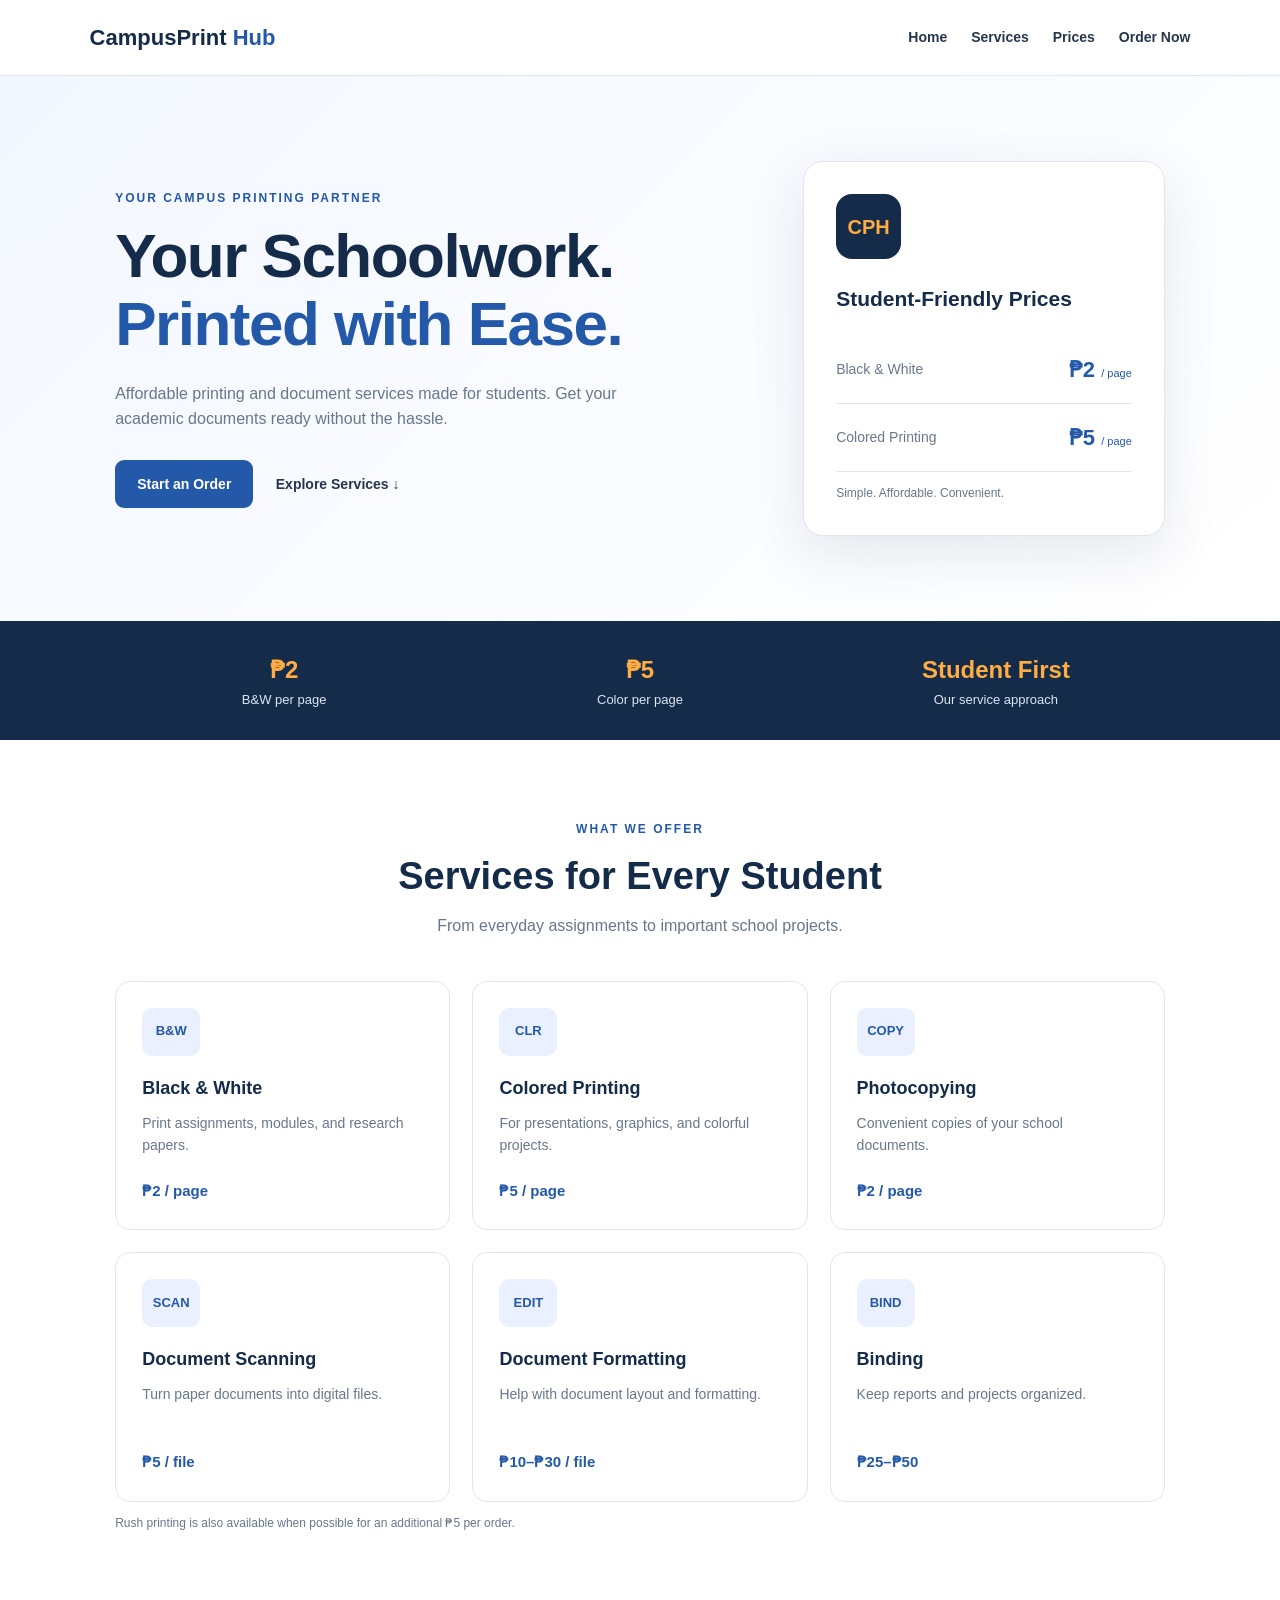
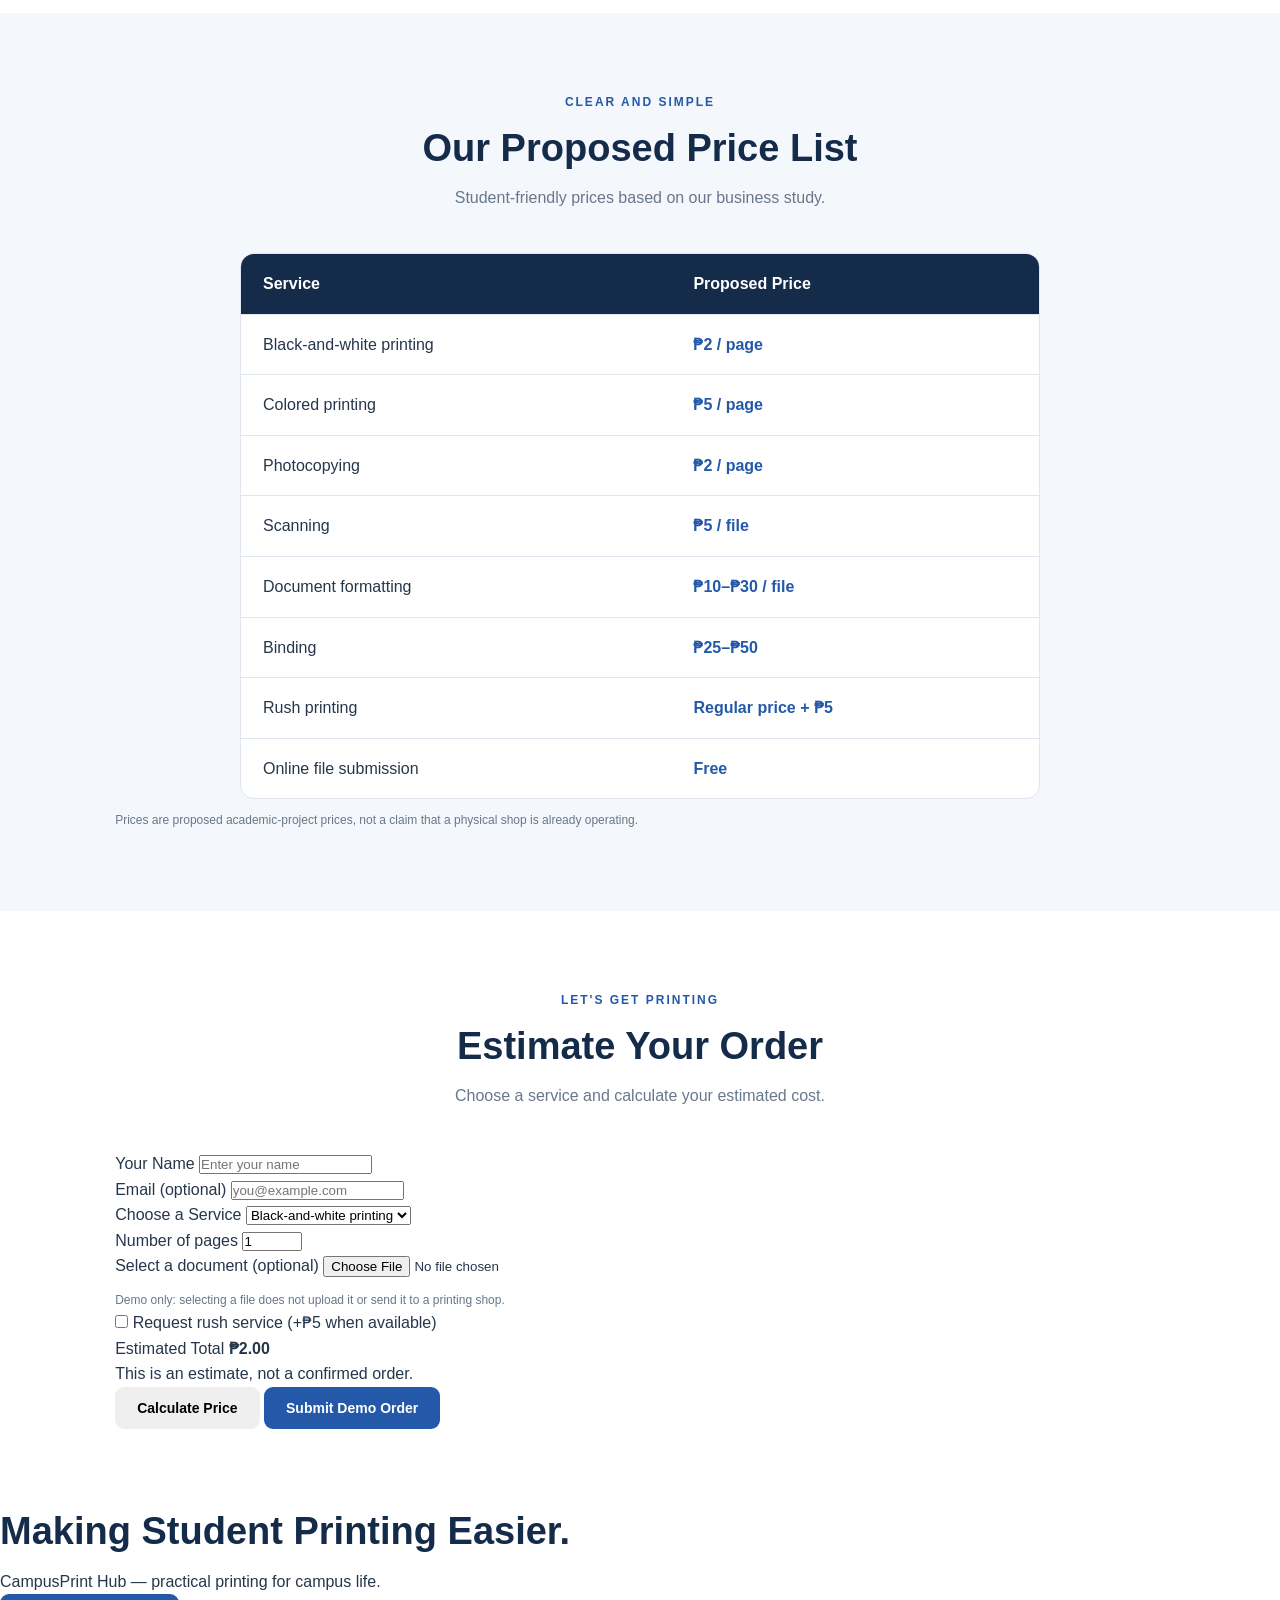
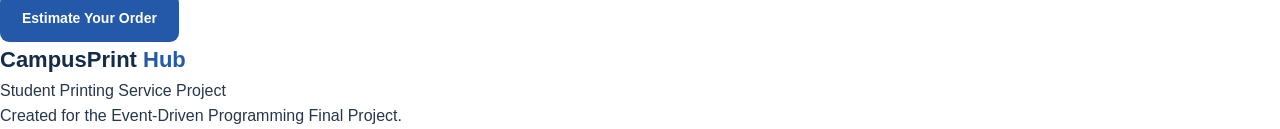
==== index.html @ cd4817c3 "Add files via upload" ====
<!DOCTYPE html>
<html lang="en">
<head>
    <meta charset="UTF-8">
    <meta name="viewport" content="width=device-width, initial-scale=1.0">
    <title>CampusPrint Hub | Student Printing Services</title>

    <link rel="stylesheet" href="style.css">

    <!-- PyScript -->
    <link rel="stylesheet"
          href="https://pyscript.net/releases/2025.3.1/core.css">
    <script type="module"
            src="https://pyscript.net/releases/2025.3.1/core.js"></script>
    <script type="py" src="main.py"></script>
</head>

<body>
    <header class="navbar">
        <a href="#home" class="logo">CampusPrint <span>Hub</span></a>
        <nav>
            <a href="#home">Home</a>
            <a href="#services">Services</a>
            <a href="#prices">Prices</a>
            <a href="#order">Order Now</a>
        </nav>
    </header>

    <main>
        <section class="hero" id="home">
            <div class="hero-content">
                <p class="eyebrow">YOUR CAMPUS PRINTING PARTNER</p>
                <h1>Your Schoolwork.<br><span>Printed with Ease.</span></h1>
                <p>
                    Affordable printing and document services made
                    for students. Get your academic documents ready
                    without the hassle.
                </p>
                <a class="primary-button" href="#order">Start an Order</a>
                <a class="text-link" href="#services">Explore Services ↓</a>
            </div>

            <div class="hero-card">
                <div class="paper-icon">CPH</div>
                <h3>Student-Friendly Prices</h3>
                <div class="price-highlight">
                    <span>Black & White</span>
                    <strong>₱2 <small>/ page</small></strong>
                </div>
                <div class="price-highlight">
                    <span>Colored Printing</span>
                    <strong>₱5 <small>/ page</small></strong>
                </div>
                <p class="small-note">Simple. Affordable. Convenient.</p>
            </div>
        </section>

        <section class="stats">
            <div>
                <strong>₱2</strong>
                <span>B&W per page</span>
            </div>
            <div>
                <strong>₱5</strong>
                <span>Color per page</span>
            </div>
            <div>
                <strong>Student First</strong>
                <span>Our service approach</span>
            </div>
        </section>

        <section class="section" id="services">
            <div class="section-heading">
                <p class="eyebrow">WHAT WE OFFER</p>
                <h2>Services for Every Student</h2>
                <p>From everyday assignments to important school projects.</p>
            </div>

            <div class="service-grid">
                <article class="service-card">
                    <div class="service-icon">B&W</div>
                    <h3>Black & White</h3>
                    <p>Print assignments, modules, and research papers.</p>
                    <strong>₱2 / page</strong>
                </article>

                <article class="service-card">
                    <div class="service-icon">CLR</div>
                    <h3>Colored Printing</h3>
                    <p>For presentations, graphics, and colorful projects.</p>
                    <strong>₱5 / page</strong>
                </article>

                <article class="service-card">
                    <div class="service-icon">COPY</div>
                    <h3>Photocopying</h3>
                    <p>Convenient copies of your school documents.</p>
                    <strong>₱2 / page</strong>
                </article>

                <article class="service-card">
                    <div class="service-icon">SCAN</div>
                    <h3>Document Scanning</h3>
                    <p>Turn paper documents into digital files.</p>
                    <strong>₱5 / file</strong>
                </article>

                <article class="service-card">
                    <div class="service-icon">EDIT</div>
                    <h3>Document Formatting</h3>
                    <p>Help with document layout and formatting.</p>
                    <strong>₱10–₱30 / file</strong>
                </article>

                <article class="service-card">
                    <div class="service-icon">BIND</div>
                    <h3>Binding</h3>
                    <p>Keep reports and projects organized.</p>
                    <strong>₱25–₱50</strong>
                </article>
            </div>
            <p class="small-note">
                Rush printing is also available when possible for an
                additional ₱5 per order.
            </p>
        </section>

        <section class="section pricing-section" id="prices">
            <div class="section-heading">
                <p class="eyebrow">CLEAR AND SIMPLE</p>
                <h2>Our Proposed Price List</h2>
                <p>Student-friendly prices based on our business study.</p>
            </div>

            <div class="price-table-wrap">
                <table>
                    <thead>
                        <tr>
                            <th>Service</th>
                            <th>Proposed Price</th>
                        </tr>
                    </thead>
                    <tbody>
                        <tr><td>Black-and-white printing</td><td>₱2 / page</td></tr>
                        <tr><td>Colored printing</td><td>₱5 / page</td></tr>
                        <tr><td>Photocopying</td><td>₱2 / page</td></tr>
                        <tr><td>Scanning</td><td>₱5 / file</td></tr>
                        <tr><td>Document formatting</td><td>₱10–₱30 / file</td></tr>
                        <tr><td>Binding</td><td>₱25–₱50</td></tr>
                        <tr><td>Rush printing</td><td>Regular price + ₱5</td></tr>
                        <tr><td>Online file submission</td><td>Free</td></tr>
                    </tbody>
                </table>
            </div>
            <p class="small-note">
                Prices are proposed academic-project prices, not a
                claim that a physical shop is already operating.
            </p>
        </section>

        <section class="section order-section" id="order">
            <div class="section-heading">
                <p class="eyebrow">LET'S GET PRINTING</p>
                <h2>Estimate Your Order</h2>
                <p>Choose a service and calculate your estimated cost.</p>
            </div>

            <form id="order-form">
                <div class="form-grid">
                    <div class="form-group">
                        <label for="customer-name">Your Name</label>
                        <input id="customer-name" type="text"
                               placeholder="Enter your name" required>
                    </div>

                    <div class="form-group">
                        <label for="customer-email">Email (optional)</label>
                        <input id="customer-email" type="email"
                               placeholder="you@example.com">
                    </div>

                    <div class="form-group">
                        <label for="service">Choose a Service</label>
                        <select id="service" required>
                            <option value="bw">Black-and-white printing</option>
                            <option value="color">Colored printing</option>
                            <option value="copy">Photocopying</option>
                            <option value="scan">Scanning</option>
                            <option value="format">Document formatting</option>
                            <option value="binding">Binding</option>
                        </select>
                    </div>

                    <div class="form-group">
                        <label for="quantity" id="quantity-label">
                            Number of pages
                        </label>
                        <input id="quantity" type="number"
                               min="1" max="1000" value="1" required>
                    </div>

                    <div class="form-group full-width">
                        <label for="document-file">
                            Select a document (optional)
                        </label>
                        <input id="document-file" type="file"
                               accept=".pdf,.doc,.docx,.jpg,.jpeg,.png">
                        <p class="small-note">
                            Demo only: selecting a file does not upload it
                            or send it to a printing shop.
                        </p>
                    </div>

                    <div class="form-group full-width">
                        <label class="check-label" for="rush">
                            <input id="rush" type="checkbox">
                            Request rush service (+₱5 when available)
                        </label>
                    </div>
                </div>

                <div class="estimate-box">
                    <span>Estimated Total</span>
                    <strong id="total-price">₱2.00</strong>
                    <p id="estimate-note">
                        This is an estimate, not a confirmed order.
                    </p>
                </div>

                <div class="button-row">
                    <button type="button" class="secondary-button"
                            id="calculate-btn">
                        Calculate Price
                    </button>
                    <button type="submit" class="primary-button">
                        Submit Demo Order
                    </button>
                </div>

                <div id="order-message" class="message" aria-live="polite"></div>
            </form>
        </section>

        <section class="closing">
            <h2>Making Student Printing Easier.</h2>
            <p>CampusPrint Hub — practical printing for campus life.</p>
            <a class="primary-button" href="#order">Estimate Your Order</a>
        </section>
    </main>

    <footer>
        <a href="#home" class="logo">CampusPrint <span>Hub</span></a>
        <p>Student Printing Service Project</p>
        <p>Created for the Event-Driven Programming Final Project.</p>
    </footer>
</body>
</html>
---- style.css ----
:root {
    --navy: #142b4a;
    --blue: #2459a9;
    --orange: #ffad42;
    --light: #f4f7fc;
    --text: #26364b;
    --muted: #68778b;
    --white: #ffffff;
    --border: #e0e6ef;
}

* {
    box-sizing: border-box;
    margin: 0;
    padding: 0;
}

html {
    scroll-behavior: smooth;
    scroll-padding-top: 85px;
}

body {
    font-family: Arial, Helvetica, sans-serif;
    background: var(--white);
    color: var(--text);
    line-height: 1.6;
}

a {
    color: inherit;
    text-decoration: none;
}

.navbar {
    min-height: 76px;
    display: flex;
    align-items: center;
    justify-content: space-between;
    gap: 20px;
    padding: 16px 7%;
    background: var(--white);
    position: sticky;
    top: 0;
    z-index: 10;
    border-bottom: 1px solid var(--border);
}

.logo {
    font-size: 22px;
    font-weight: 800;
    color: var(--navy);
    white-space: nowrap;
}

.logo span,
.hero h1 span {
    color: var(--blue);
}

.navbar nav {
    display: flex;
    flex-wrap: wrap;
    gap: 24px;
}

.navbar nav a {
    font-size: 14px;
    font-weight: 600;
}

.navbar nav a:hover,
.text-link:hover {
    color: var(--blue);
}

.hero {
    padding: 85px 9%;
    background: linear-gradient(135deg, #f3f7ff, #ffffff);
    display: grid;
    grid-template-columns: 1.4fr 0.8fr;
    align-items: center;
    gap: 55px;
}

.eyebrow {
    color: var(--blue);
    font-weight: 800;
    font-size: 12px;
    letter-spacing: 2px;
    margin-bottom: 14px;
}

.hero h1 {
    color: var(--navy);
    font-size: clamp(38px, 5vw, 62px);
    line-height: 1.1;
    margin-bottom: 22px;
    letter-spacing: -1.5px;
}

.hero-content > p:not(.eyebrow) {
    color: var(--muted);
    max-width: 520px;
    margin-bottom: 28px;
}

.primary-button,
.secondary-button {
    display: inline-block;
    border: none;
    border-radius: 9px;
    padding: 13px 22px;
    font-size: 14px;
    font-weight: 700;
    cursor: pointer;
    transition: transform 0.2s, background 0.2s;
}

.primary-button {
    background: var(--blue);
    color: var(--white);
}

.primary-button:hover {
    background: var(--navy);
    transform: translateY(-2px);
}

.text-link {
    display: inline-block;
    margin-left: 18px;
    font-weight: 700;
    font-size: 14px;
}

.hero-card {
    padding: 32px;
    border-radius: 20px;
    background: var(--white);
    box-shadow: 0 18px 55px rgba(20, 43, 74, 0.10);
    border: 1px solid var(--border);
}

.paper-icon {
    width: 65px;
    height: 65px;
    border-radius: 16px;
    background: var(--navy);
    color: var(--orange);
    display: grid;
    place-items: center;
    font-size: 20px;
    font-weight: 900;
    margin-bottom: 23px;
}

.hero-card h3 {
    color: var(--navy);
    font-size: 21px;
    margin-bottom: 20px;
}

.price-highlight {
    display: flex;
    justify-content: space-between;
    align-items: center;
    gap: 12px;
    padding: 16px 0;
    border-bottom: 1px solid var(--border);
}

.price-highlight span {
    color: var(--muted);
    font-size: 14px;
}

.price-highlight strong {
    color: var(--blue);
    font-size: 22px;
    white-space: nowrap;
}

.price-highlight small {
    font-size: 11px;
    font-weight: 400;
}

.small-note {
    color: var(--muted);
    font-size: 12px;
    margin-top: 12px;
}

.stats {
    display: grid;
    grid-template-columns: repeat(3, 1fr);
    padding: 30px 9%;
    background: var(--navy);
    color: var(--white);
    text-align: center;
    gap: 18px;
}

.stats div {
    display: flex;
    flex-direction: column;
}

.stats strong {
    color: var(--orange);
    font-size: 24px;
}

.stats span {
    font-size: 13px;
    color: #dce5f3;
}

.section {
    padding: 80px 9%;
}

.section-heading {
    text-align: center;
    max-width: 650px;
    margin: 0 auto 42px;
}

.section-heading h2,
.closing h2 {
    color: var(--navy);
    font-size: clamp(28px, 4vw, 38px);
    line-height: 1.2;
    margin-bottom: 14px;
}

.section-heading > p:last-child {
    color: var(--muted);
}

.service-grid {
    display: grid;
    grid-template-columns: repeat(3, 1fr);
    gap: 22px;
}

.service-card {
    padding: 26px;
    background: var(--white);
    border: 1px solid var(--border);
    border-radius: 15px;
    transition: transform 0.2s, box-shadow 0.2s;
}

.service-card:hover {
    transform: translateY(-4px);
    box-shadow: 0 12px 30px rgba(20, 43, 74, 0.08);
}

.service-icon {
    display: inline-grid;
    place-items: center;
    min-width: 58px;
    height: 48px;
    padding: 0 10px;
    border-radius: 10px;
    background: #eaf0ff;
    color: var(--blue);
    font-weight: 900;
    font-size: 13px;
    margin-bottom: 18px;
}

.service-card h3 {
    color: var(--navy);
    font-size: 18px;
    margin-bottom: 9px;
}

.service-card p {
    min-height: 50px;
    color: var(--muted);
    font-size: 14px;
    margin-bottom: 16px;
}

.service-card > strong {
    color: var(--blue);
    font-size: 15px;
}

.pricing-section {
    background: var(--light);
}

.price-table-wrap {
    max-width: 800px;
    margin: auto;
    background: var(--white);
    border-radius: 14px;
    overflow: hidden;
    border: 1px solid var(--border);
}

table {
    width: 100%;
    border-collapse: collapse;
}

th,
td {
    text-align: left;
    padding: 17px 22px;
    border-bottom: 1px solid var(--border);
}

th {
    color: var(--white);
    background: var(--navy);
}

td:last-child {
    color: var(--blue);
    font-weight: 700;
}

tbody tr:last-child td {
    border-bottom: none;
}
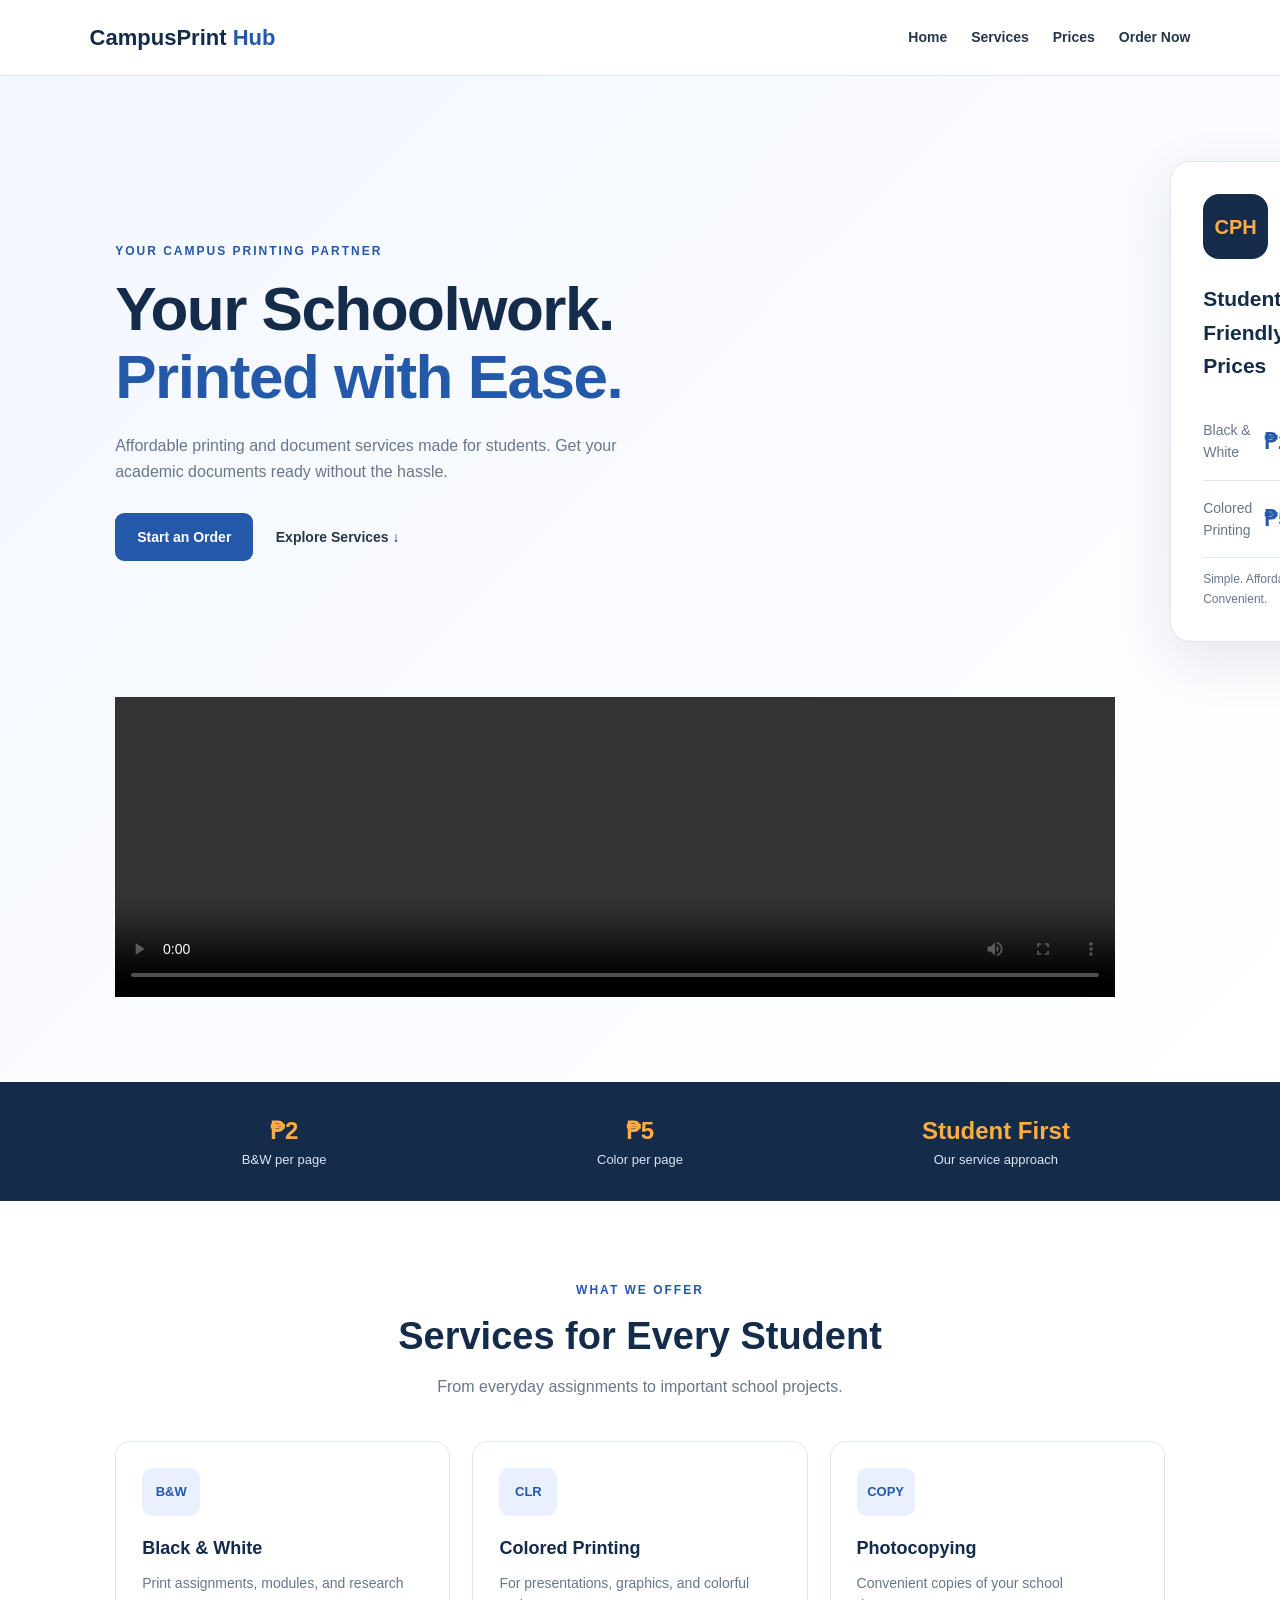
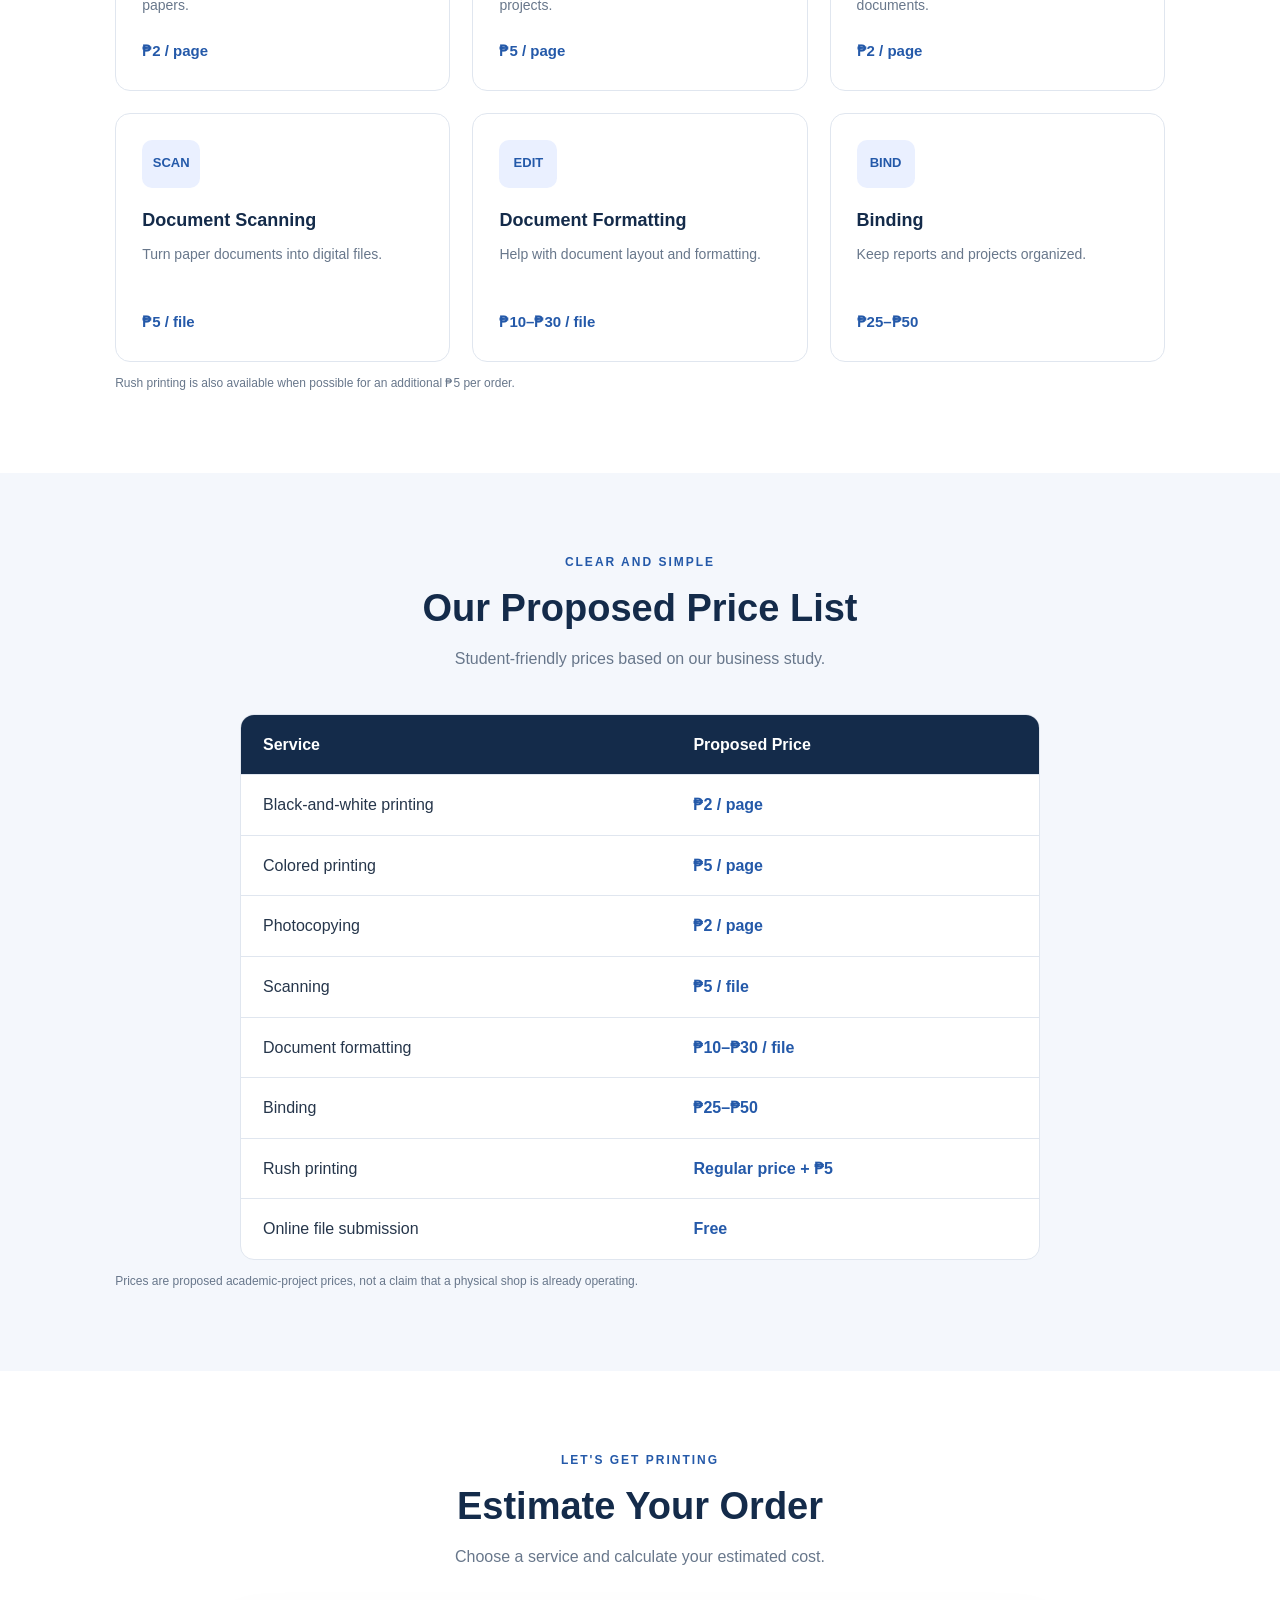
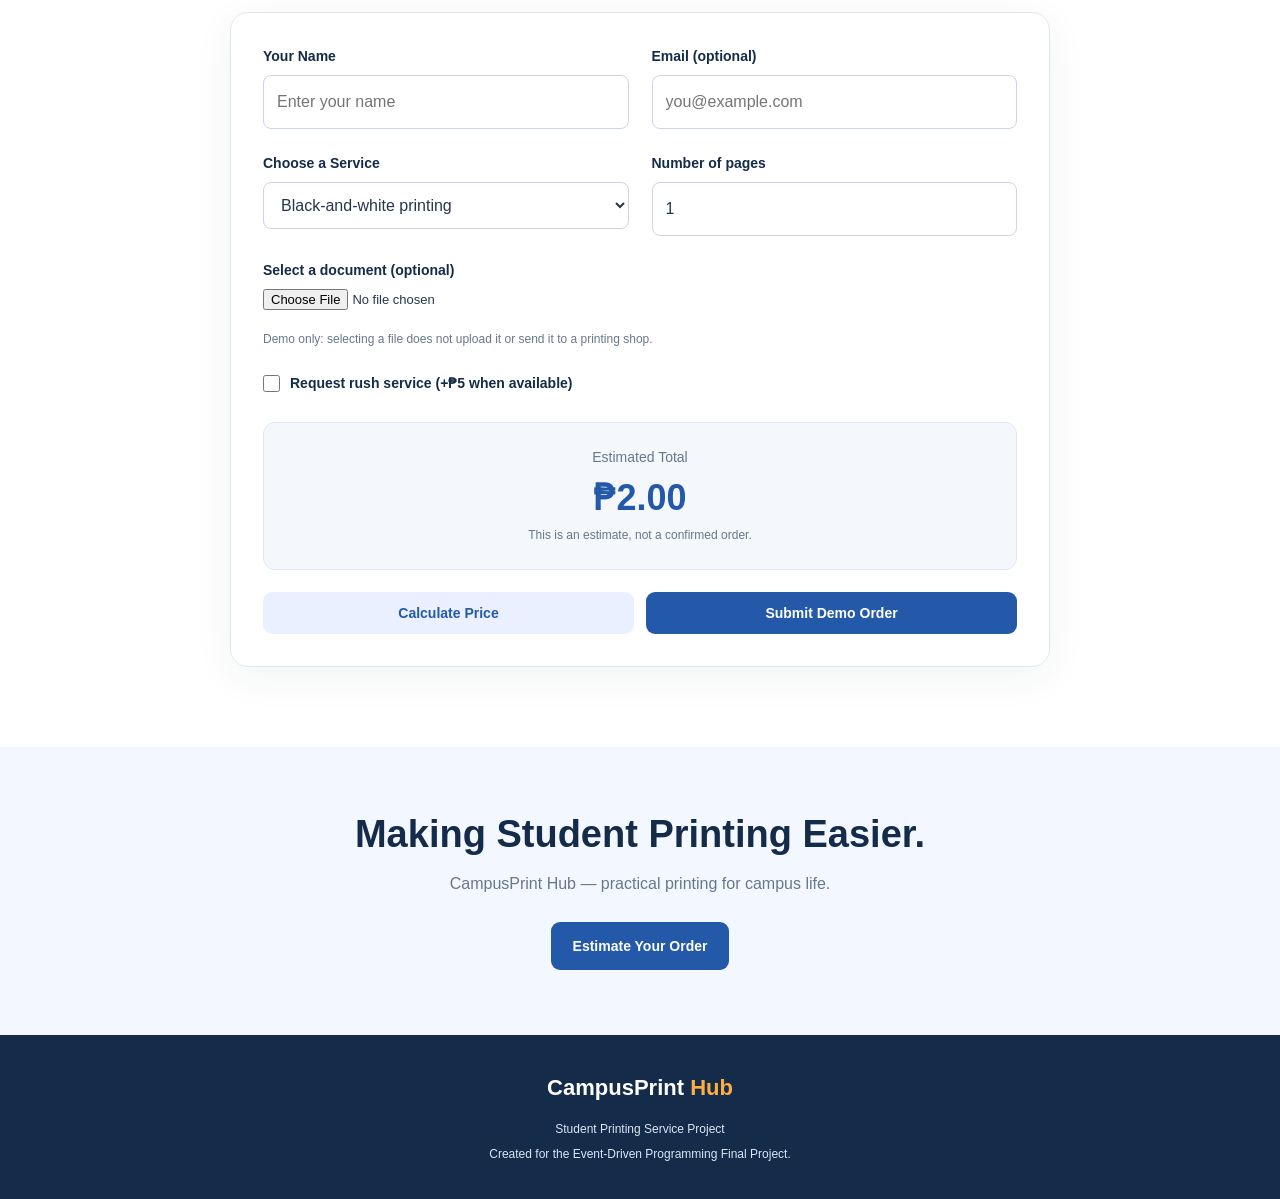
==== commit 29df0701: "Add files via upload" ====
--- a/index.html
+++ b/index.html
@@ -5,8 +5,8 @@
     <meta charset="UTF-8">
     <meta name="viewport" content="width=device-width, initial-scale=1.0">
     <title>CampusPrint Hub | Student Printing Services</title>
-
     <link rel="stylesheet" href="style.css">
+    <link rel="icon" type="image/jpg" href="pic.jpg">
 
     <!-- PyScript -->
     <link rel="stylesheet"
@@ -40,7 +40,6 @@
                 <a class="primary-button" href="#order">Start an Order</a>
                 <a class="text-link" href="#services">Explore Services ↓</a>
             </div>
-
             <div class="hero-card">
                 <div class="paper-icon">CPH</div>
                 <h3>Student-Friendly Prices</h3>
@@ -54,6 +53,7 @@
                 </div>
                 <p class="small-note">Simple. Affordable. Convenient.</p>
             </div>
+            <video controls autoplay loop src="mp4_landscape.mp4" height="300" width="1000"></video>
         </section>
 
         <section class="stats">
--- a/style.css
+++ b/style.css
@@ -327,4 +327,263 @@
 
 tbody tr:last-child td {
     border-bottom: none;
-}+}
+
+.order-section {
+    background: var(--white);
+}
+
+#order-form {
+    max-width: 820px;
+    margin: auto;
+    padding: 32px;
+    border: 1px solid var(--border);
+    border-radius: 18px;
+    box-shadow: 0 10px 40px rgba(20, 43, 74, 0.06);
+}
+
+.form-grid {
+    display: grid;
+    grid-template-columns: repeat(2, minmax(0, 1fr));
+    gap: 23px;
+}
+
+.form-group {
+    display: flex;
+    flex-direction: column;
+    gap: 8px;
+}
+
+.full-width {
+    grid-column: 1 / -1;
+}
+
+.form-group label {
+    font-size: 14px;
+    font-weight: 700;
+    color: var(--navy);
+}
+
+input:not([type="checkbox"]):not([type="file"]),
+select {
+    width: 100%;
+    padding: 13px;
+    border: 1px solid #ccd5e2;
+    border-radius: 8px;
+    font: inherit;
+    color: var(--text);
+    background: var(--white);
+}
+
+input:focus,
+select:focus {
+    outline: 2px solid #a8c4ff;
+    border-color: var(--blue);
+}
+
+input[type="file"] {
+    max-width: 100%;
+    font-size: 13px;
+}
+
+.check-label {
+    display: flex;
+    align-items: center;
+    gap: 10px;
+}
+
+.check-label input {
+    width: 17px;
+    height: 17px;
+}
+
+.estimate-box {
+    background: var(--light);
+    border: 1px solid var(--border);
+    border-radius: 12px;
+    padding: 23px;
+    margin-top: 28px;
+    display: flex;
+    flex-direction: column;
+    align-items: center;
+}
+
+.estimate-box > span {
+    color: var(--muted);
+    font-size: 14px;
+}
+
+.estimate-box strong {
+    color: var(--blue);
+    font-size: 36px;
+}
+
+.estimate-box p {
+    color: var(--muted);
+    text-align: center;
+    font-size: 12px;
+}
+
+.button-row {
+    display: flex;
+    flex-wrap: wrap;
+    gap: 12px;
+    margin-top: 22px;
+}
+
+.button-row button {
+    flex: 1;
+}
+
+.secondary-button {
+    background: #eaf0ff;
+    color: var(--blue);
+}
+
+.secondary-button:hover {
+    background: #dbe6ff;
+}
+
+.message {
+    margin-top: 20px;
+    padding: 15px;
+    border-radius: 9px;
+    overflow-wrap: anywhere;
+    display: none;
+}
+
+.message.visible {
+    display: block;
+}
+
+.message.success {
+    background: #eaf8ef;
+    color: #176534;
+    border: 1px solid #b9e5c7;
+}
+
+.message.error {
+    background: #fff0ed;
+    color: #a12b20;
+    border: 1px solid #f2c4bd;
+}
+
+.closing {
+    padding: 65px 9%;
+    text-align: center;
+    background: #f3f7ff;
+}
+
+.closing p {
+    color: var(--muted);
+    margin-bottom: 25px;
+}
+
+footer {
+    background: var(--navy);
+    color: #dce5f3;
+    padding: 35px 9%;
+    text-align: center;
+}
+
+footer .logo {
+    display: inline-block;
+    color: var(--white);
+    margin-bottom: 10px;
+}
+
+footer .logo span {
+    color: var(--orange);
+}
+
+footer p {
+    font-size: 12px;
+    margin-top: 5px;
+}
+
+@media (max-width: 850px) {
+    .navbar {
+        flex-direction: column;
+    }
+
+    .navbar nav {
+        justify-content: center;
+        gap: 14px;
+    }
+
+    .hero {
+        grid-template-columns: 1fr;
+        padding: 60px 7%;
+    }
+
+    .hero-card {
+        max-width: 500px;
+        width: 100%;
+    }
+
+    .service-grid {
+        grid-template-columns: repeat(2, minmax(0, 1fr));
+    }
+
+    .section {
+        padding: 60px 7%;
+    }
+}
+
+@media (max-width: 520px) {
+    .navbar nav {
+        gap: 10px;
+    }
+
+    .navbar nav a {
+        font-size: 12px;
+    }
+
+    .hero {
+        padding: 45px 6%;
+    }
+
+    .hero h1 {
+        font-size: 39px;
+    }
+
+    .text-link {
+        margin: 16px 0 0;
+    }
+
+    .stats {
+        grid-template-columns: 1fr;
+        gap: 24px;
+    }
+
+    .section {
+        padding: 48px 6%;
+    }
+
+    .service-grid,
+    .form-grid {
+        grid-template-columns: 1fr;
+    }
+
+    .full-width {
+        grid-column: auto;
+    }
+
+    #order-form {
+        padding: 20px;
+    }
+
+    th,
+    td {
+        padding: 13px 10px;
+        font-size: 13px;
+    }
+
+    .button-row {
+        flex-direction: column;
+    }
+
+    .button-row button {
+        width: 100%;
+    }
+}
